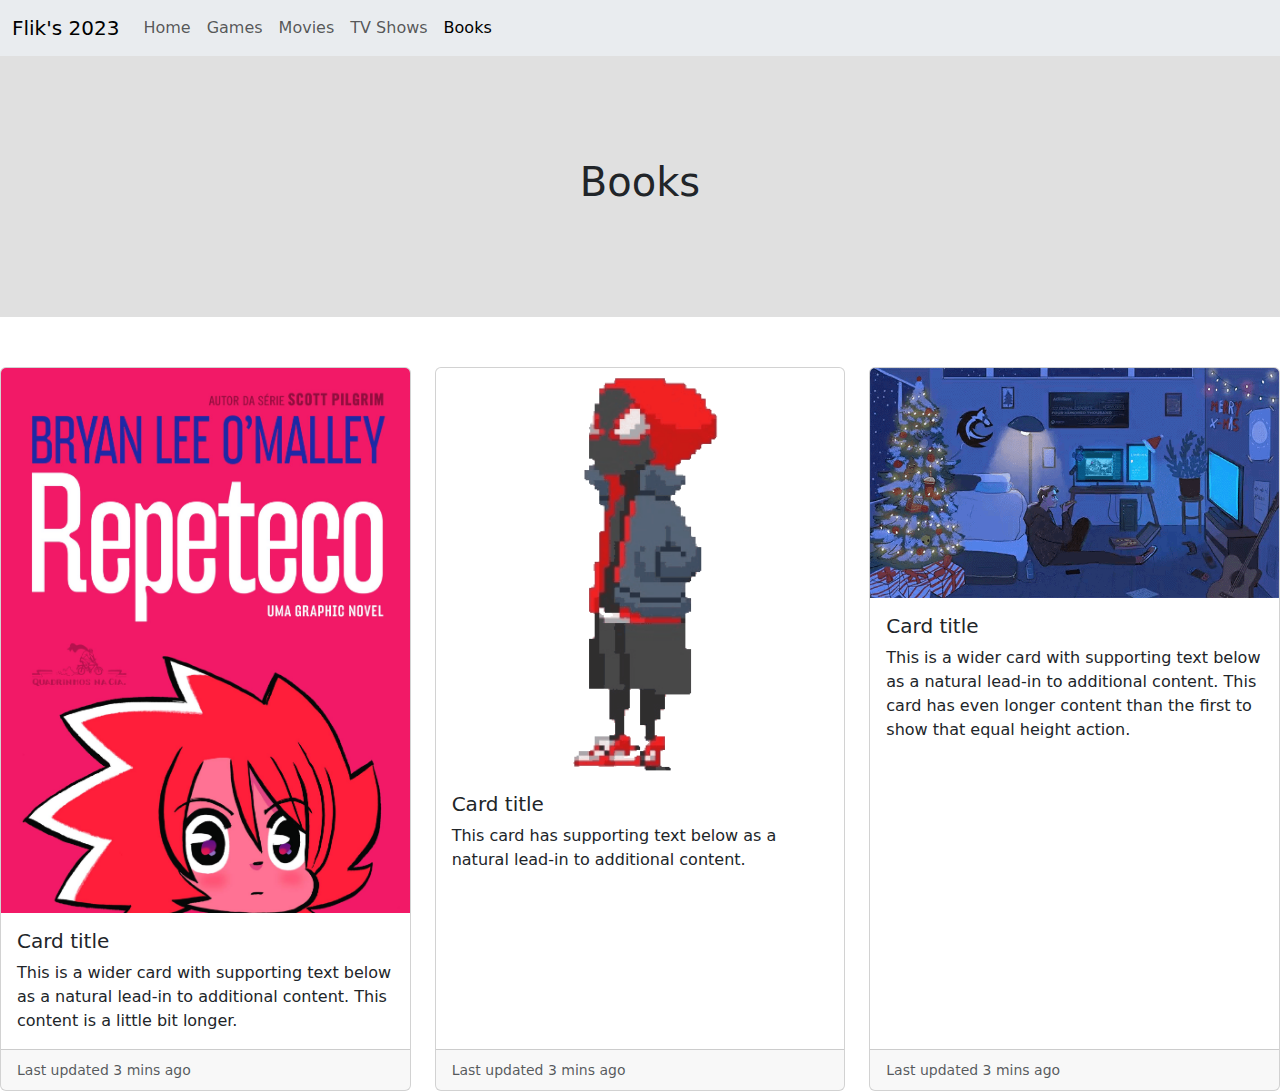
==== Week8_HTML_CSS_JS/problem-set/homepage/html/books.html @ e18a2914 "Problem Set" ====
<!DOCTYPE html>
<html lang="en">
<head>
    <meta charset="UTF-8">
    <meta name="viewport" content="width=device-width, initial-scale=1.0">
    <title>Books</title>
    <link rel="stylesheet" href="/Week8_HTML_CSS_JS/problem-set/homepage/css/styles.css">
    <link rel="stylesheet" href="https://cdn.jsdelivr.net/npm/bootstrap@5.3.0/dist/css/bootstrap.min.css">
    <script src="https://cdn.jsdelivr.net/npm/bootstrap@5.3.0/dist/js/bootstrap.bundle.min.js"></script>
</head>
<body>
    <nav class="navbar sticky-top navbar-expand-lg bg-body-secondary">
        <div class="container-fluid">
          <a class="navbar-brand" href="#">Flik's 2023</a>
          <button class="navbar-toggler" type="button" data-bs-toggle="collapse" data-bs-target="#navbarNavAltMarkup" aria-controls="navbarNavAltMarkup" aria-expanded="false" aria-label="Toggle navigation">
            <span class="navbar-toggler-icon"></span>
          </button>
          <div class="collapse navbar-collapse" id="navbarNavAltMarkup">
            <div class="navbar-nav">
              <a class="nav-link" href="#">Home</a>
              <a class="nav-link" href="#">Games</a>
              <a class="nav-link" href="#">Movies</a>
              <a class="nav-link" href="#">TV Shows</a>
              <a class="nav-link active" aria-current="page">Books</a>
            </div>
          </div>
        </div>
    </nav>

    <div class="header-pages">
        <div class="header-text">
            <h1>Books</h1>
        </div>
    </div>
    
    <div class="row row-cols-1 row-cols-md-3 g-4" style="display: flex; justify-content: space-evenly;">
        <div class="col">
          <div class="card h-100">
            <img src="/Week8_HTML_CSS_JS/problem-set/homepage/imgs/books/repeteco.jpg" class="card-img-top" alt="...">
            <div class="card-body">
              <h5 class="card-title">Card title</h5>
              <p class="card-text">This is a wider card with supporting text below as a natural lead-in to additional content. This content is a little bit longer.</p>
            </div>
            <div class="card-footer">
              <small class="text-body-secondary">Last updated 3 mins ago</small>
            </div>
          </div>
        </div>
        <div class="col">
          <div class="card h-100">
            <img src="/Week8_HTML_CSS_JS/problem-set/homepage/imgs/hamm.gif" class="card-img-top" alt="...">
            <div class="card-body">
              <h5 class="card-title">Card title</h5>
              <p class="card-text">This card has supporting text below as a natural lead-in to additional content.</p>
            </div>
            <div class="card-footer">
              <small class="text-body-secondary">Last updated 3 mins ago</small>
            </div>
          </div>
        </div>
        <div class="col">
          <div class="card h-100">
            <img src="/Week8_HTML_CSS_JS/problem-set/homepage/imgs/filmes.gif" class="card-img-top" alt="...">
            <div class="card-body">
              <h5 class="card-title">Card title</h5>
              <p class="card-text">This is a wider card with supporting text below as a natural lead-in to additional content. This card has even longer content than the first to show that equal height action.</p>
            </div>
            <div class="card-footer">
              <small class="text-body-secondary">Last updated 3 mins ago</small>
            </div>
          </div>
        </div>
      </div>

</body>
</html>
---- Week8_HTML_CSS_JS/problem-set/homepage/css/styles.css ----
.header {
    padding: 5%; 
    background-color: rgba(128, 128, 128, 0.247);  
    background-image: url(/Week8_HTML_CSS_JS/problem-set/homepage/imgs/hamm.gif);
    background-repeat: no-repeat;
    background-position: 90% 70%;
    background-size: 18%;
    margin-bottom: 50px;
}

footer {
    margin-top: 3%;
}

@media (max-width: 10px) {
    .header {
      background-size: auto;
    }
  }

.header-pages {
    padding: 8%;
    background-color: rgba(128, 128, 128, 0.247);
    margin-bottom: 50px;
}

.header-text {
    text-align: center;
}


.col-md-4 {
    display: flex;
    align-items: center;
    justify-content:space-around;
  }
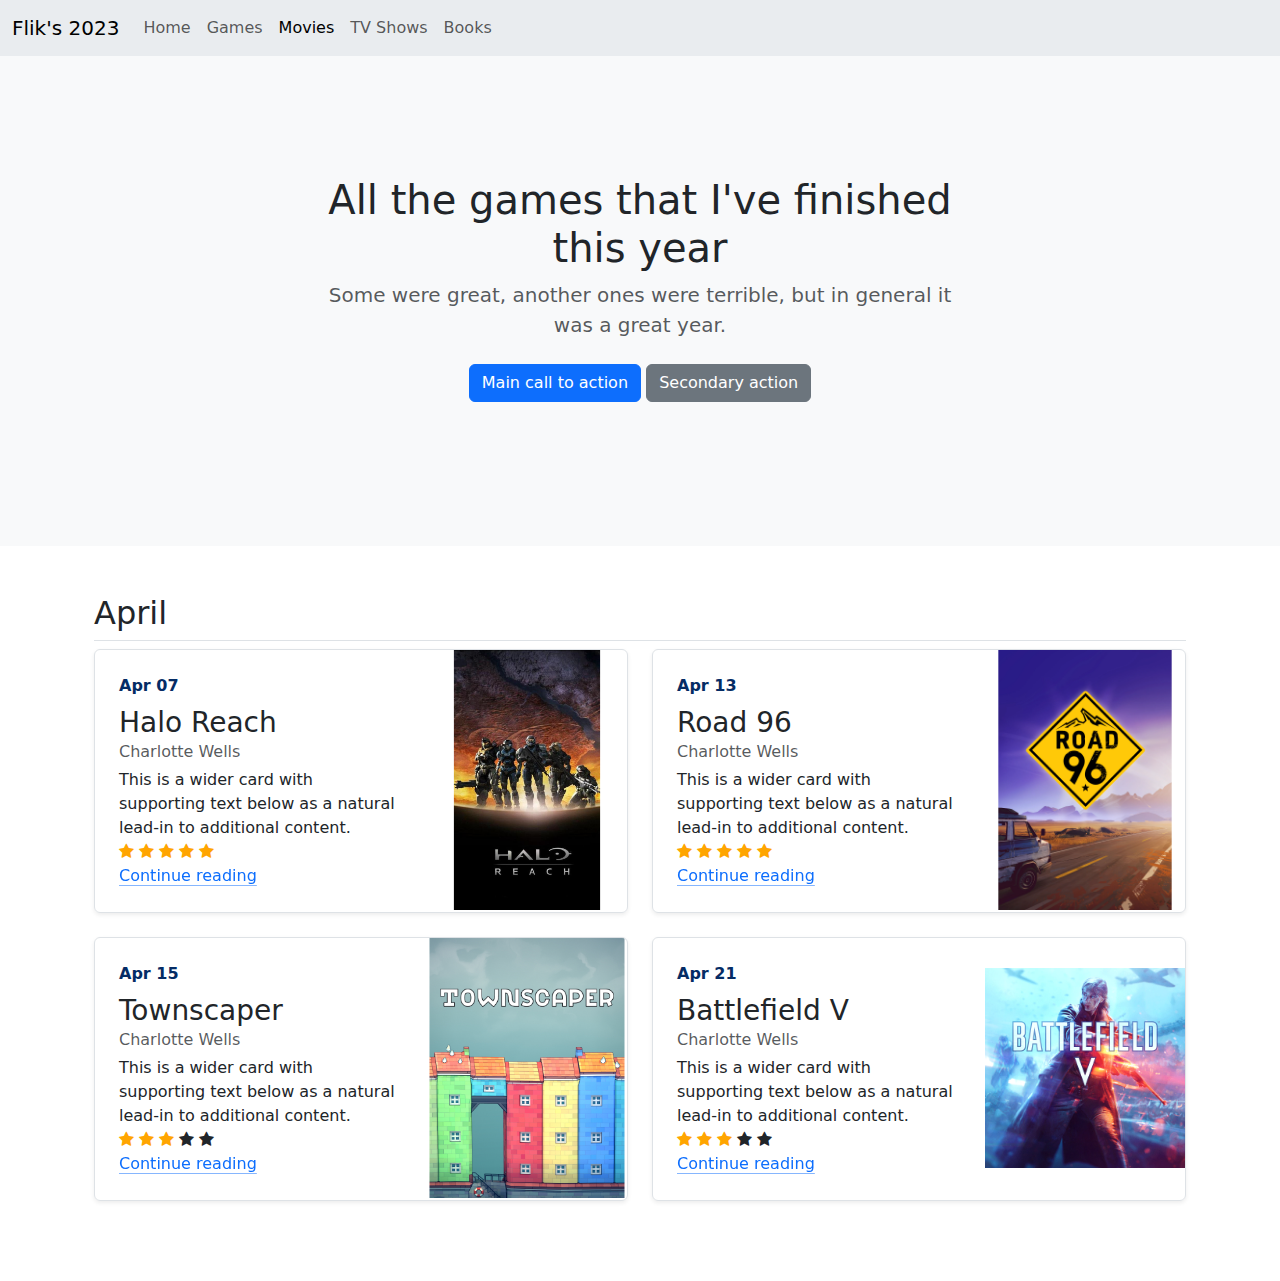
==== commit b91a7a15: "Problem Set" ====
--- a/Week8_HTML_CSS_JS/problem-set/homepage/html/books.html
+++ b/Week8_HTML_CSS_JS/problem-set/homepage/html/books.html
@@ -3,74 +3,151 @@
 <head>
     <meta charset="UTF-8">
     <meta name="viewport" content="width=device-width, initial-scale=1.0">
-    <title>Books</title>
+    <title>Movies</title>
     <link rel="stylesheet" href="/Week8_HTML_CSS_JS/problem-set/homepage/css/styles.css">
     <link rel="stylesheet" href="https://cdn.jsdelivr.net/npm/bootstrap@5.3.0/dist/css/bootstrap.min.css">
+    <link rel="stylesheet" href="https://cdnjs.cloudflare.com/ajax/libs/font-awesome/4.7.0/css/font-awesome.min.css">
     <script src="https://cdn.jsdelivr.net/npm/bootstrap@5.3.0/dist/js/bootstrap.bundle.min.js"></script>
 </head>
 <body>
-    <nav class="navbar sticky-top navbar-expand-lg bg-body-secondary">
-        <div class="container-fluid">
-          <a class="navbar-brand" href="#">Flik's 2023</a>
-          <button class="navbar-toggler" type="button" data-bs-toggle="collapse" data-bs-target="#navbarNavAltMarkup" aria-controls="navbarNavAltMarkup" aria-expanded="false" aria-label="Toggle navigation">
-            <span class="navbar-toggler-icon"></span>
-          </button>
-          <div class="collapse navbar-collapse" id="navbarNavAltMarkup">
-            <div class="navbar-nav">
-              <a class="nav-link" href="#">Home</a>
-              <a class="nav-link" href="#">Games</a>
-              <a class="nav-link" href="#">Movies</a>
-              <a class="nav-link" href="#">TV Shows</a>
-              <a class="nav-link active" aria-current="page">Books</a>
+  <nav class="navbar sticky-top navbar-expand-lg bg-body-secondary">
+      <div class="container-fluid">
+        <a class="navbar-brand" href="/Week8_HTML_CSS_JS/problem-set/homepage/html/index.html">Flik's 2023</a>
+        <button class="navbar-toggler" type="button" data-bs-toggle="collapse" data-bs-target="#navbarNavAltMarkup" aria-controls="navbarNavAltMarkup" aria-expanded="false" aria-label="Toggle navigation">
+          <span class="navbar-toggler-icon"></span>
+        </button>
+        <div class="collapse navbar-collapse" id="navbarNavAltMarkup">
+          <div class="navbar-nav">
+            <a class="nav-link" href="/Week8_HTML_CSS_JS/problem-set/homepage/html/index.html">Home</a>
+            <a class="nav-link" href="/Week8_HTML_CSS_JS/problem-set/homepage/html/games.html">Games</a>
+            <a class="nav-link active" aria-current="page" href="#">Movies</a>
+            <a class="nav-link" href="/Week8_HTML_CSS_JS/problem-set/homepage/html/tv-shows.html">TV Shows</a>
+            <a class="nav-link" href="/Week8_HTML_CSS_JS/problem-set/homepage/html/books.html">Books</a>
+          </div>
+        </div>
+      </div>
+  </nav>  
+
+  <div class="p-5 text-center bg-body-tertiary">
+    <section class="py-4 text-center container">
+      <div class="row py-lg-5">
+        <div class="col-lg-7 col-md-9 mx-auto">
+          <h1 class="fw-light">All the games that I've finished this year</h1>
+          <p class="lead text-body-secondary">Some were great, another ones were terrible, but in general it was a great year.</p>
+          <p>
+            <a href="#" class="btn btn-primary my-2">Main call to action</a>
+            <a href="#" class="btn btn-secondary my-2">Secondary action</a>
+          </p>
+        </div>
+      </div>
+    </section>
+  </div>
+
+  <div>
+    <div class="container px-4 py-5" id="custom-cards">
+      <h2 class="pb-2 border-bottom">April</h2>
+      
+      <div class="row mb-2">
+        <div class="col-md-6">
+          <div class="row g-0 border rounded overflow-hidden flex-md-row mb-4 shadow-sm h-md-250 position-relative">
+            <div class="col p-4 d-flex flex-column position-static">
+              <strong class="d-inline-block mb-2 text-primary-emphasis">Apr 07</strong>
+              <h3 class="mb-0">Halo Reach</h3>
+              <div class="mb-1 text-body-secondary">Charlotte Wells</div>
+              <p class="card-text mb-auto">This is a wider card with supporting text below as a natural lead-in to additional content.</p>
+              <div class="rating">
+                <span class="fa fa-star checked"></span>
+                <span class="fa fa-star checked"></span>
+                <span class="fa fa-star checked"></span>
+                <span class="fa fa-star checked"></span>
+                <span class="fa fa-star checked"></span>
+              </div>
+              <a href="#" class="icon-link gap-1 icon-link-hover stretched-link">
+                Continue reading
+                <svg class="bi"><use xlink:href="#chevron-right"></use></svg>
+              </a>
+            </div>
+            <div class="col-auto d-none d-lg-block">
+              <svg class="bd-placeholder-img" width="200" height="260" xmlns="http://www.w3.org/2000/svg" role="img" aria-label="Placeholder: Thumbnail" preserveAspectRatio="xMidYMid slice" focusable="false"><title>Placeholder</title><image href="/Week8_HTML_CSS_JS/problem-set/homepage/imgs/games/halo-reach.jpg" width="100%" height="100%" /></svg>
             </div>
           </div>
         </div>
-    </nav>
-
-    <div class="header-pages">
-        <div class="header-text">
-            <h1>Books</h1>
-        </div>
-    </div>
-    
-    <div class="row row-cols-1 row-cols-md-3 g-4" style="display: flex; justify-content: space-evenly;">
-        <div class="col">
-          <div class="card h-100">
-            <img src="/Week8_HTML_CSS_JS/problem-set/homepage/imgs/books/repeteco.jpg" class="card-img-top" alt="...">
-            <div class="card-body">
-              <h5 class="card-title">Card title</h5>
-              <p class="card-text">This is a wider card with supporting text below as a natural lead-in to additional content. This content is a little bit longer.</p>
+        <div class="col-md-6">
+          <div class="row g-0 border rounded overflow-hidden flex-md-row mb-4 shadow-sm h-md-250 position-relative">
+            <div class="col p-4 d-flex flex-column position-static">
+              <strong class="d-inline-block mb-2 text-primary-emphasis">Apr 13</strong>
+              <h3 class="mb-0">Road 96</h3>
+              <div class="mb-1 text-body-secondary">Charlotte Wells</div>
+              <p class="card-text mb-auto">This is a wider card with supporting text below as a natural lead-in to additional content.</p>
+              <div class="rating">
+                <span class="fa fa-star checked"></span>
+                <span class="fa fa-star checked"></span>
+                <span class="fa fa-star checked"></span>
+                <span class="fa fa-star checked"></span>
+                <span class="fa fa-star checked"></span>
+              </div>
+              <a href="#" class="icon-link gap-1 icon-link-hover stretched-link">
+                Continue reading
+                <svg class="bi"><use xlink:href="#chevron-right"></use></svg>
+              </a>
             </div>
-            <div class="card-footer">
-              <small class="text-body-secondary">Last updated 3 mins ago</small>
+            <div class="col-auto d-none d-lg-block">
+              <svg class="bd-placeholder-img" width="200" height="260" xmlns="http://www.w3.org/2000/svg" role="img" aria-label="Placeholder: Thumbnail" preserveAspectRatio="xMidYMid slice" focusable="false"><title>Placeholder</title><image href="/Week8_HTML_CSS_JS/problem-set/homepage/imgs/games/road-96.webp" width="100%" height="100%" /></svg>
             </div>
           </div>
         </div>
-        <div class="col">
-          <div class="card h-100">
-            <img src="/Week8_HTML_CSS_JS/problem-set/homepage/imgs/hamm.gif" class="card-img-top" alt="...">
-            <div class="card-body">
-              <h5 class="card-title">Card title</h5>
-              <p class="card-text">This card has supporting text below as a natural lead-in to additional content.</p>
+        <div class="col-md-6">
+          <div class="row g-0 border rounded overflow-hidden flex-md-row mb-4 shadow-sm h-md-250 position-relative">
+            <div class="col p-4 d-flex flex-column position-static">
+              <strong class="d-inline-block mb-2 text-primary-emphasis">Apr 15</strong>
+              <h3 class="mb-0">Townscaper</h3>
+              <div class="mb-1 text-body-secondary">Charlotte Wells</div>
+              <p class="card-text mb-auto">This is a wider card with supporting text below as a natural lead-in to additional content.</p>
+              <div class="rating">
+                <span class="fa fa-star checked"></span>
+                <span class="fa fa-star checked"></span>
+                <span class="fa fa-star checked"></span>
+                <span class="fa fa-star"></span>
+                <span class="fa fa-star"></span>
+              </div>
+              <a href="#" class="icon-link gap-1 icon-link-hover stretched-link">
+                Continue reading
+                <svg class="bi"><use xlink:href="#chevron-right"></use></svg>
+              </a>
             </div>
-            <div class="card-footer">
-              <small class="text-body-secondary">Last updated 3 mins ago</small>
+            <div class="col-auto d-none d-lg-block">
+              <svg class="bd-placeholder-img" width="200" height="260" xmlns="http://www.w3.org/2000/svg" role="img" aria-label="Placeholder: Thumbnail" preserveAspectRatio="xMidYMid slice" focusable="false"><title>Placeholder</title><image href="/Week8_HTML_CSS_JS/problem-set/homepage/imgs/games/townscaper.jpg" width="100%" height="100%" /></svg>
             </div>
           </div>
         </div>
-        <div class="col">
-          <div class="card h-100">
-            <img src="/Week8_HTML_CSS_JS/problem-set/homepage/imgs/filmes.gif" class="card-img-top" alt="...">
-            <div class="card-body">
-              <h5 class="card-title">Card title</h5>
-              <p class="card-text">This is a wider card with supporting text below as a natural lead-in to additional content. This card has even longer content than the first to show that equal height action.</p>
+        <div class="col-md-6">
+          <div class="row g-0 border rounded overflow-hidden flex-md-row mb-4 shadow-sm h-md-250 position-relative">
+            <div class="col p-4 d-flex flex-column position-static">
+              <strong class="d-inline-block mb-2 text-primary-emphasis">Apr 21</strong>
+              <h3 class="mb-0">Battlefield V</h3>
+              <div class="mb-1 text-body-secondary">Charlotte Wells</div>
+              <p class="card-text mb-auto">This is a wider card with supporting text below as a natural lead-in to additional content.</p>
+              <div class="rating">
+                <span class="fa fa-star checked"></span>
+                <span class="fa fa-star checked"></span>
+                <span class="fa fa-star checked"></span>
+                <span class="fa fa-star"></span>
+                <span class="fa fa-star"></span>
+              </div>
+              <a href="#" class="icon-link gap-1 icon-link-hover stretched-link">
+                Continue reading
+                <svg class="bi"><use xlink:href="#chevron-right"></use></svg>
+              </a>
             </div>
-            <div class="card-footer">
-              <small class="text-body-secondary">Last updated 3 mins ago</small>
+            <div class="col-auto d-none d-lg-block">
+              <svg class="bd-placeholder-img" width="200" height="260" xmlns="http://www.w3.org/2000/svg" role="img" aria-label="Placeholder: Thumbnail" preserveAspectRatio="xMidYMid slice" focusable="false"><title>Placeholder</title><image href="/Week8_HTML_CSS_JS/problem-set/homepage/imgs/games/bf-v.jpg" width="100%" height="100%" /></svg>
             </div>
           </div>
         </div>
       </div>
+    </div>
+  </div>
+  
 
 </body>
 </html>--- a/Week8_HTML_CSS_JS/problem-set/homepage/css/styles.css
+++ b/Week8_HTML_CSS_JS/problem-set/homepage/css/styles.css
@@ -19,13 +19,14 @@
   }
 
 .header-pages {
-    padding: 8%;
+    padding: 1%;
     background-color: rgba(128, 128, 128, 0.247);
-    margin-bottom: 50px;
 }
 
 .header-text {
     text-align: center;
+    font-family:'Courier New', Courier;
+    font-variant: small-caps;
 }
 
 
@@ -35,3 +36,20 @@
     justify-content:space-around;
   }
   
+  .carousel {
+    margin: auto;
+    width: 75%;
+    height: calc(70vh - 50px);
+  }
+
+  
+  .carousel-item img {
+    max-width: 100%;
+    height: calc(70vh - 50px);
+    object-fit: cover;
+    object-position:center;
+  }
+
+  .checked {
+    color: orange;
+  }
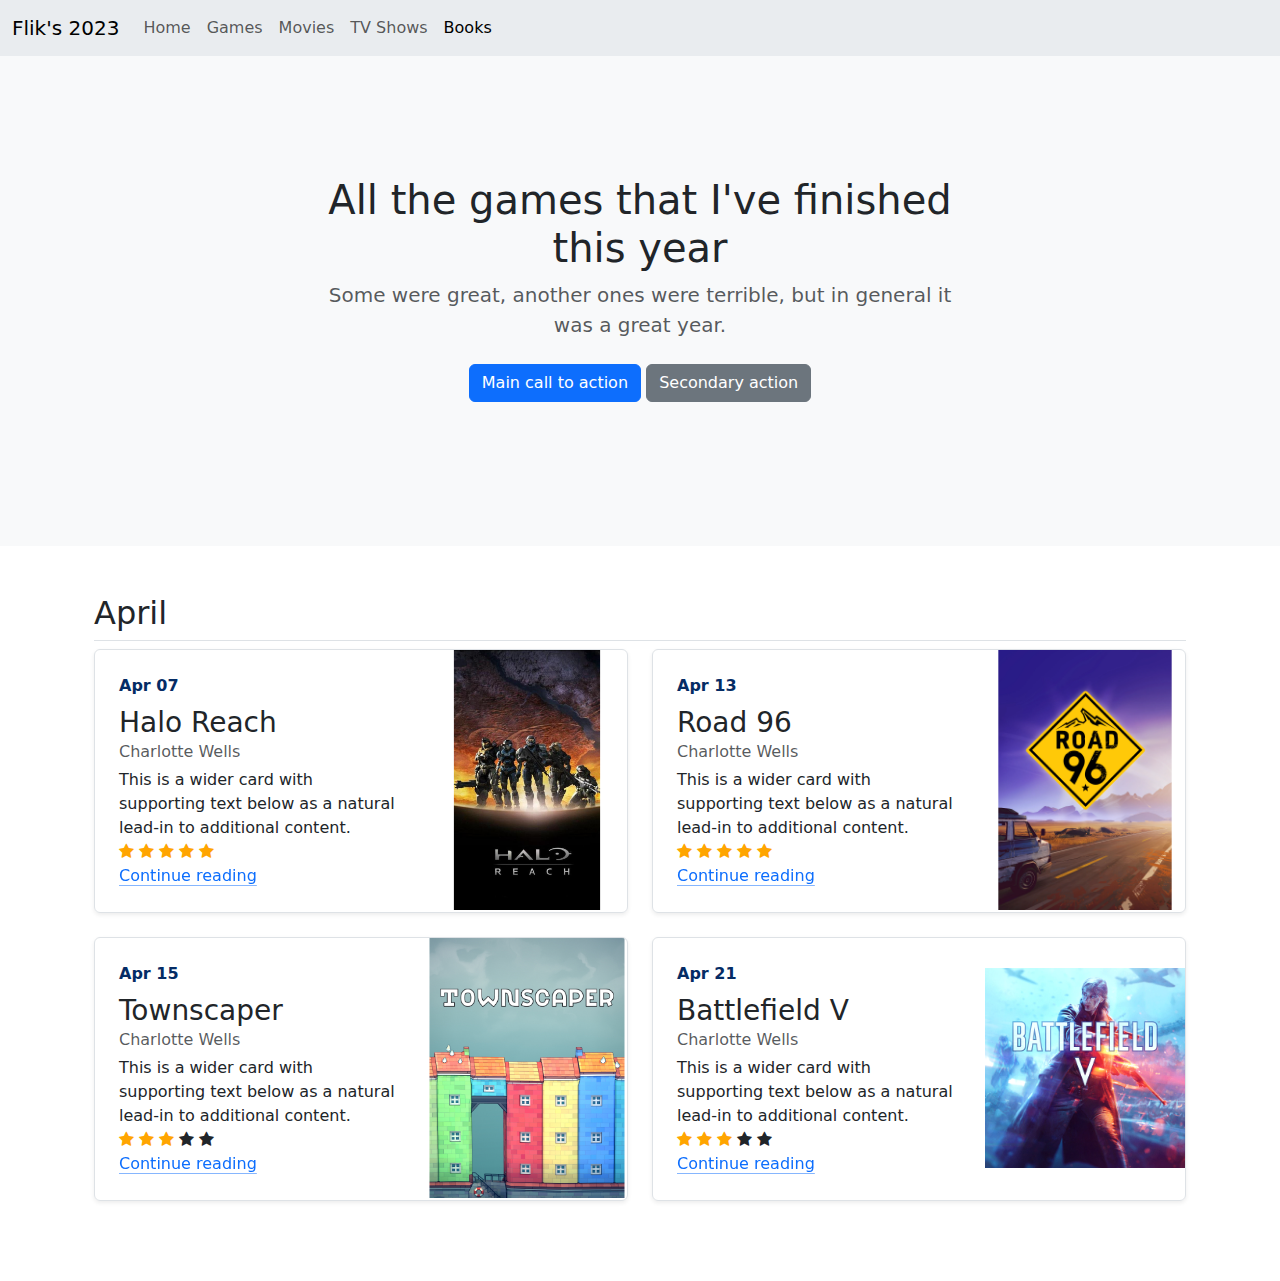
==== commit 8f33aa28: "Problem Set" ====
--- a/Week8_HTML_CSS_JS/problem-set/homepage/html/books.html
+++ b/Week8_HTML_CSS_JS/problem-set/homepage/html/books.html
@@ -20,9 +20,9 @@
           <div class="navbar-nav">
             <a class="nav-link" href="/Week8_HTML_CSS_JS/problem-set/homepage/html/index.html">Home</a>
             <a class="nav-link" href="/Week8_HTML_CSS_JS/problem-set/homepage/html/games.html">Games</a>
-            <a class="nav-link active" aria-current="page" href="#">Movies</a>
+            <a class="nav-link" href="/Week8_HTML_CSS_JS/problem-set/homepage/html/movies.html">Movies</a>
             <a class="nav-link" href="/Week8_HTML_CSS_JS/problem-set/homepage/html/tv-shows.html">TV Shows</a>
-            <a class="nav-link" href="/Week8_HTML_CSS_JS/problem-set/homepage/html/books.html">Books</a>
+            <a class="nav-link active" aria-current="page" href="#">Books</a>
           </div>
         </div>
       </div>
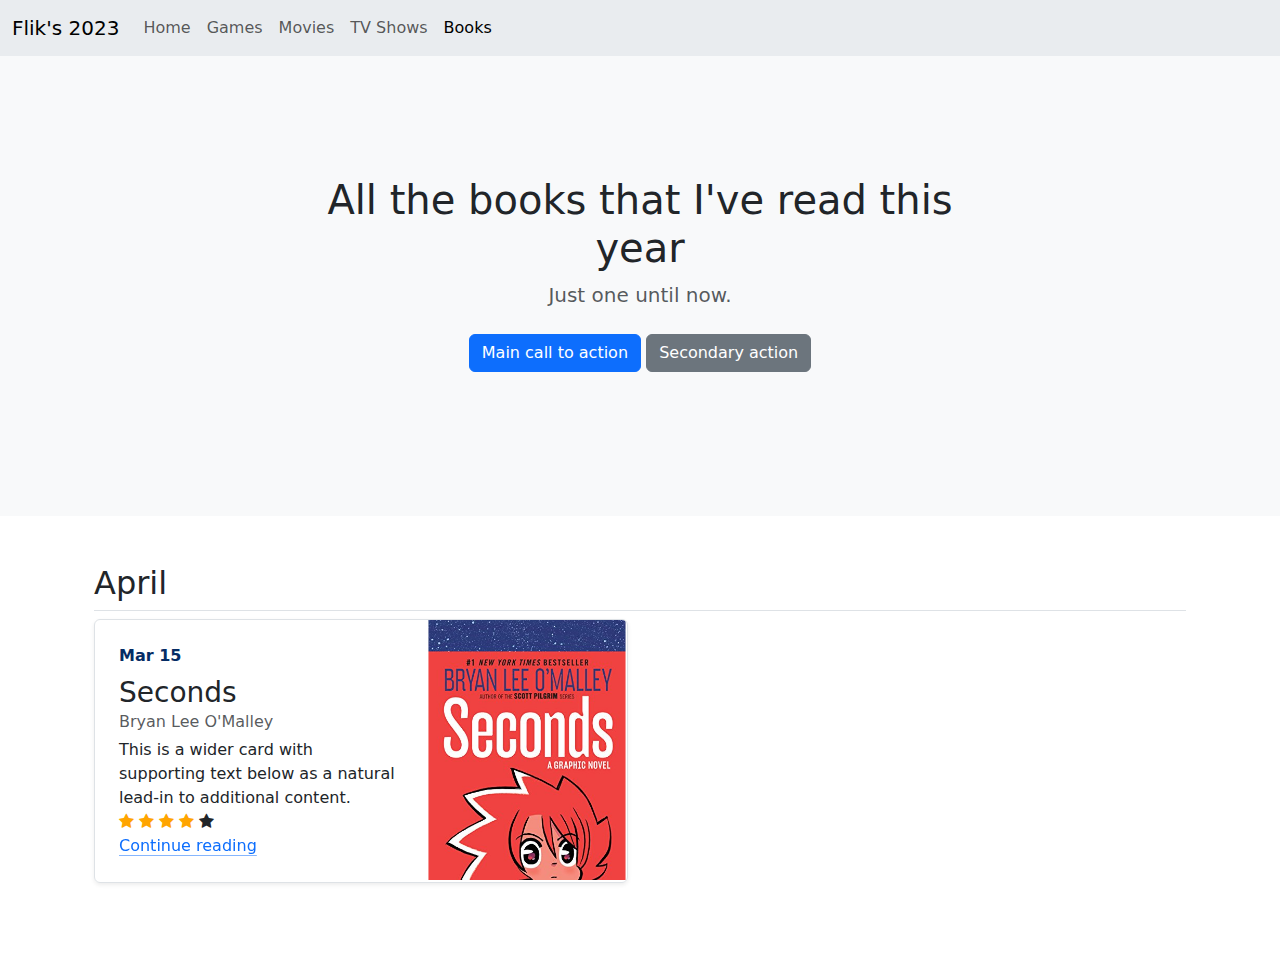
==== commit a22968dd: "Problem Set" ====
--- a/Week8_HTML_CSS_JS/problem-set/homepage/html/books.html
+++ b/Week8_HTML_CSS_JS/problem-set/homepage/html/books.html
@@ -32,8 +32,8 @@
     <section class="py-4 text-center container">
       <div class="row py-lg-5">
         <div class="col-lg-7 col-md-9 mx-auto">
-          <h1 class="fw-light">All the games that I've finished this year</h1>
-          <p class="lead text-body-secondary">Some were great, another ones were terrible, but in general it was a great year.</p>
+          <h1 class="fw-light">All the books that I've read this year</h1>
+          <p class="lead text-body-secondary">Just one until now.</p>
           <p>
             <a href="#" class="btn btn-primary my-2">Main call to action</a>
             <a href="#" class="btn btn-secondary my-2">Secondary action</a>
@@ -51,63 +51,15 @@
         <div class="col-md-6">
           <div class="row g-0 border rounded overflow-hidden flex-md-row mb-4 shadow-sm h-md-250 position-relative">
             <div class="col p-4 d-flex flex-column position-static">
-              <strong class="d-inline-block mb-2 text-primary-emphasis">Apr 07</strong>
-              <h3 class="mb-0">Halo Reach</h3>
-              <div class="mb-1 text-body-secondary">Charlotte Wells</div>
+              <strong class="d-inline-block mb-2 text-primary-emphasis">Mar 15</strong>
+              <h3 class="mb-0">Seconds</h3>
+              <div class="mb-1 text-body-secondary">Bryan Lee O'Malley</div>
               <p class="card-text mb-auto">This is a wider card with supporting text below as a natural lead-in to additional content.</p>
               <div class="rating">
                 <span class="fa fa-star checked"></span>
                 <span class="fa fa-star checked"></span>
                 <span class="fa fa-star checked"></span>
                 <span class="fa fa-star checked"></span>
-                <span class="fa fa-star checked"></span>
-              </div>
-              <a href="#" class="icon-link gap-1 icon-link-hover stretched-link">
-                Continue reading
-                <svg class="bi"><use xlink:href="#chevron-right"></use></svg>
-              </a>
-            </div>
-            <div class="col-auto d-none d-lg-block">
-              <svg class="bd-placeholder-img" width="200" height="260" xmlns="http://www.w3.org/2000/svg" role="img" aria-label="Placeholder: Thumbnail" preserveAspectRatio="xMidYMid slice" focusable="false"><title>Placeholder</title><image href="/Week8_HTML_CSS_JS/problem-set/homepage/imgs/games/halo-reach.jpg" width="100%" height="100%" /></svg>
-            </div>
-          </div>
-        </div>
-        <div class="col-md-6">
-          <div class="row g-0 border rounded overflow-hidden flex-md-row mb-4 shadow-sm h-md-250 position-relative">
-            <div class="col p-4 d-flex flex-column position-static">
-              <strong class="d-inline-block mb-2 text-primary-emphasis">Apr 13</strong>
-              <h3 class="mb-0">Road 96</h3>
-              <div class="mb-1 text-body-secondary">Charlotte Wells</div>
-              <p class="card-text mb-auto">This is a wider card with supporting text below as a natural lead-in to additional content.</p>
-              <div class="rating">
-                <span class="fa fa-star checked"></span>
-                <span class="fa fa-star checked"></span>
-                <span class="fa fa-star checked"></span>
-                <span class="fa fa-star checked"></span>
-                <span class="fa fa-star checked"></span>
-              </div>
-              <a href="#" class="icon-link gap-1 icon-link-hover stretched-link">
-                Continue reading
-                <svg class="bi"><use xlink:href="#chevron-right"></use></svg>
-              </a>
-            </div>
-            <div class="col-auto d-none d-lg-block">
-              <svg class="bd-placeholder-img" width="200" height="260" xmlns="http://www.w3.org/2000/svg" role="img" aria-label="Placeholder: Thumbnail" preserveAspectRatio="xMidYMid slice" focusable="false"><title>Placeholder</title><image href="/Week8_HTML_CSS_JS/problem-set/homepage/imgs/games/road-96.webp" width="100%" height="100%" /></svg>
-            </div>
-          </div>
-        </div>
-        <div class="col-md-6">
-          <div class="row g-0 border rounded overflow-hidden flex-md-row mb-4 shadow-sm h-md-250 position-relative">
-            <div class="col p-4 d-flex flex-column position-static">
-              <strong class="d-inline-block mb-2 text-primary-emphasis">Apr 15</strong>
-              <h3 class="mb-0">Townscaper</h3>
-              <div class="mb-1 text-body-secondary">Charlotte Wells</div>
-              <p class="card-text mb-auto">This is a wider card with supporting text below as a natural lead-in to additional content.</p>
-              <div class="rating">
-                <span class="fa fa-star checked"></span>
-                <span class="fa fa-star checked"></span>
-                <span class="fa fa-star checked"></span>
-                <span class="fa fa-star"></span>
                 <span class="fa fa-star"></span>
               </div>
               <a href="#" class="icon-link gap-1 icon-link-hover stretched-link">
@@ -116,31 +68,7 @@
               </a>
             </div>
             <div class="col-auto d-none d-lg-block">
-              <svg class="bd-placeholder-img" width="200" height="260" xmlns="http://www.w3.org/2000/svg" role="img" aria-label="Placeholder: Thumbnail" preserveAspectRatio="xMidYMid slice" focusable="false"><title>Placeholder</title><image href="/Week8_HTML_CSS_JS/problem-set/homepage/imgs/games/townscaper.jpg" width="100%" height="100%" /></svg>
-            </div>
-          </div>
-        </div>
-        <div class="col-md-6">
-          <div class="row g-0 border rounded overflow-hidden flex-md-row mb-4 shadow-sm h-md-250 position-relative">
-            <div class="col p-4 d-flex flex-column position-static">
-              <strong class="d-inline-block mb-2 text-primary-emphasis">Apr 21</strong>
-              <h3 class="mb-0">Battlefield V</h3>
-              <div class="mb-1 text-body-secondary">Charlotte Wells</div>
-              <p class="card-text mb-auto">This is a wider card with supporting text below as a natural lead-in to additional content.</p>
-              <div class="rating">
-                <span class="fa fa-star checked"></span>
-                <span class="fa fa-star checked"></span>
-                <span class="fa fa-star checked"></span>
-                <span class="fa fa-star"></span>
-                <span class="fa fa-star"></span>
-              </div>
-              <a href="#" class="icon-link gap-1 icon-link-hover stretched-link">
-                Continue reading
-                <svg class="bi"><use xlink:href="#chevron-right"></use></svg>
-              </a>
-            </div>
-            <div class="col-auto d-none d-lg-block">
-              <svg class="bd-placeholder-img" width="200" height="260" xmlns="http://www.w3.org/2000/svg" role="img" aria-label="Placeholder: Thumbnail" preserveAspectRatio="xMidYMid slice" focusable="false"><title>Placeholder</title><image href="/Week8_HTML_CSS_JS/problem-set/homepage/imgs/games/bf-v.jpg" width="100%" height="100%" /></svg>
+              <svg class="bd-placeholder-img" width="200" height="260" xmlns="http://www.w3.org/2000/svg" role="img" aria-label="Placeholder: Thumbnail" preserveAspectRatio="xMidYMid slice" focusable="false"><title>Placeholder</title><image href="/Week8_HTML_CSS_JS/problem-set/homepage/imgs/books/seconds.jpg" width="100%" height="100%" /></svg>
             </div>
           </div>
         </div>
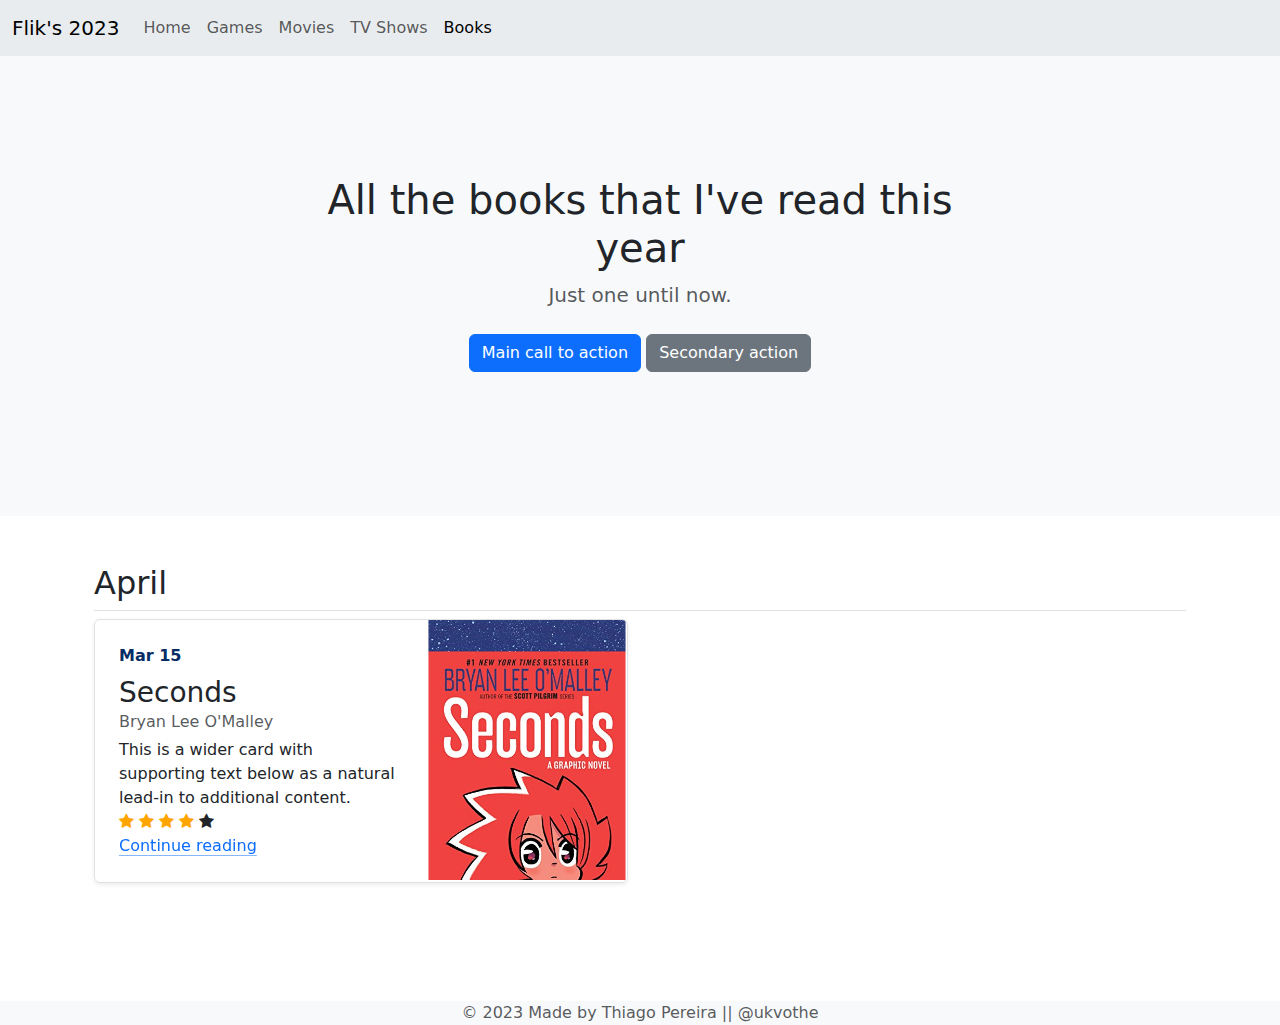
==== commit 1ab0c08b: "Problem Set" ====
--- a/Week8_HTML_CSS_JS/problem-set/homepage/html/books.html
+++ b/Week8_HTML_CSS_JS/problem-set/homepage/html/books.html
@@ -3,7 +3,7 @@
 <head>
     <meta charset="UTF-8">
     <meta name="viewport" content="width=device-width, initial-scale=1.0">
-    <title>Movies</title>
+    <title>Books</title>
     <link rel="stylesheet" href="/Week8_HTML_CSS_JS/problem-set/homepage/css/styles.css">
     <link rel="stylesheet" href="https://cdn.jsdelivr.net/npm/bootstrap@5.3.0/dist/css/bootstrap.min.css">
     <link rel="stylesheet" href="https://cdnjs.cloudflare.com/ajax/libs/font-awesome/4.7.0/css/font-awesome.min.css">
@@ -76,6 +76,11 @@
     </div>
   </div>
   
+  <footer class="footer bg-light">
+    <div class="container text-center">
+      <span class="text-muted">© 2023 Made by Thiago Pereira || @ukvothe</span>
+    </div>
+  </footer>
 
 </body>
 </html>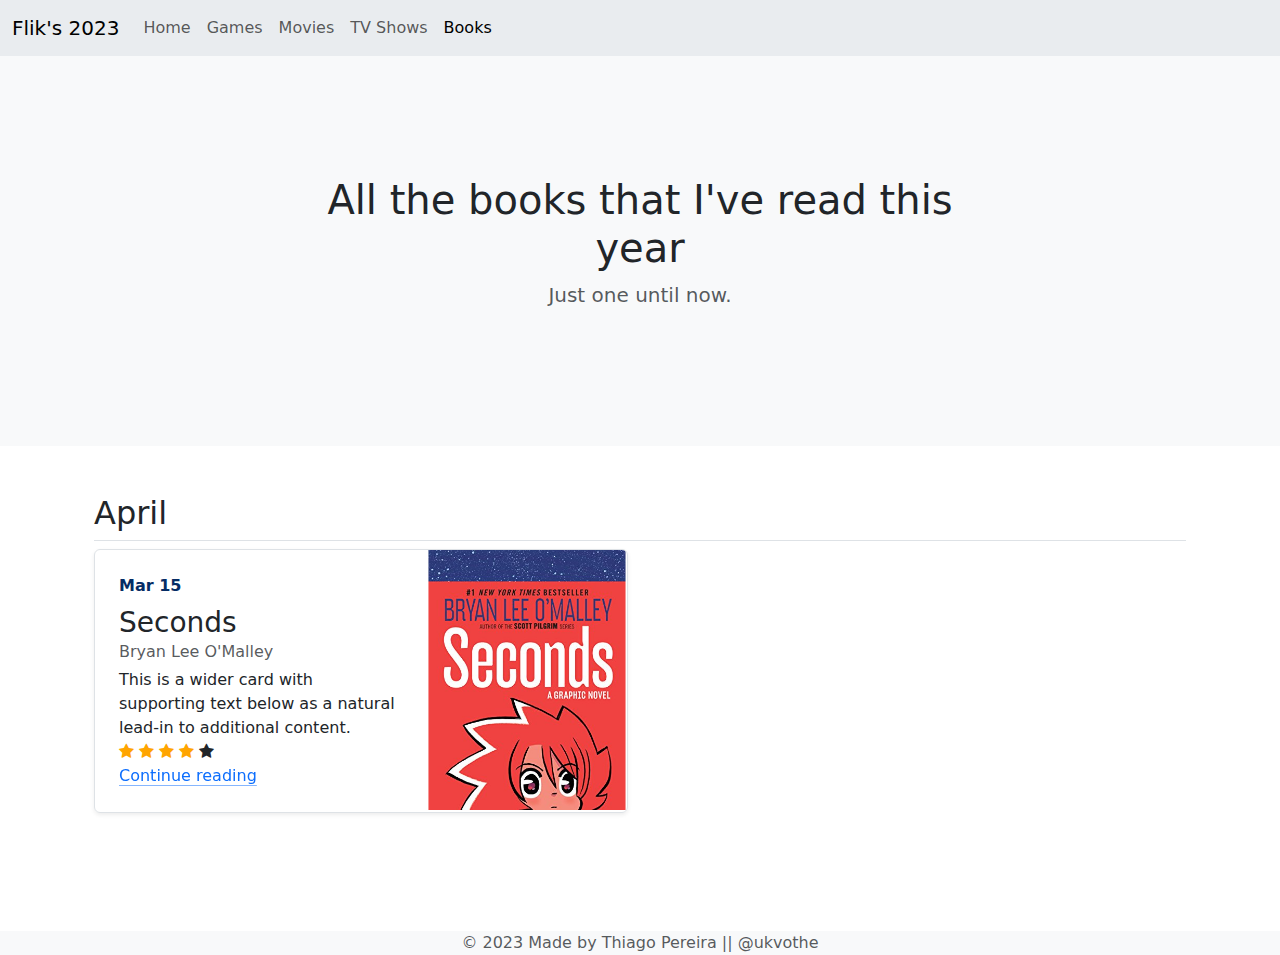
==== commit 76a8585f: "Problem Set" ====
--- a/Week8_HTML_CSS_JS/problem-set/homepage/html/books.html
+++ b/Week8_HTML_CSS_JS/problem-set/homepage/html/books.html
@@ -34,10 +34,6 @@
         <div class="col-lg-7 col-md-9 mx-auto">
           <h1 class="fw-light">All the books that I've read this year</h1>
           <p class="lead text-body-secondary">Just one until now.</p>
-          <p>
-            <a href="#" class="btn btn-primary my-2">Main call to action</a>
-            <a href="#" class="btn btn-secondary my-2">Secondary action</a>
-          </p>
         </div>
       </div>
     </section>
